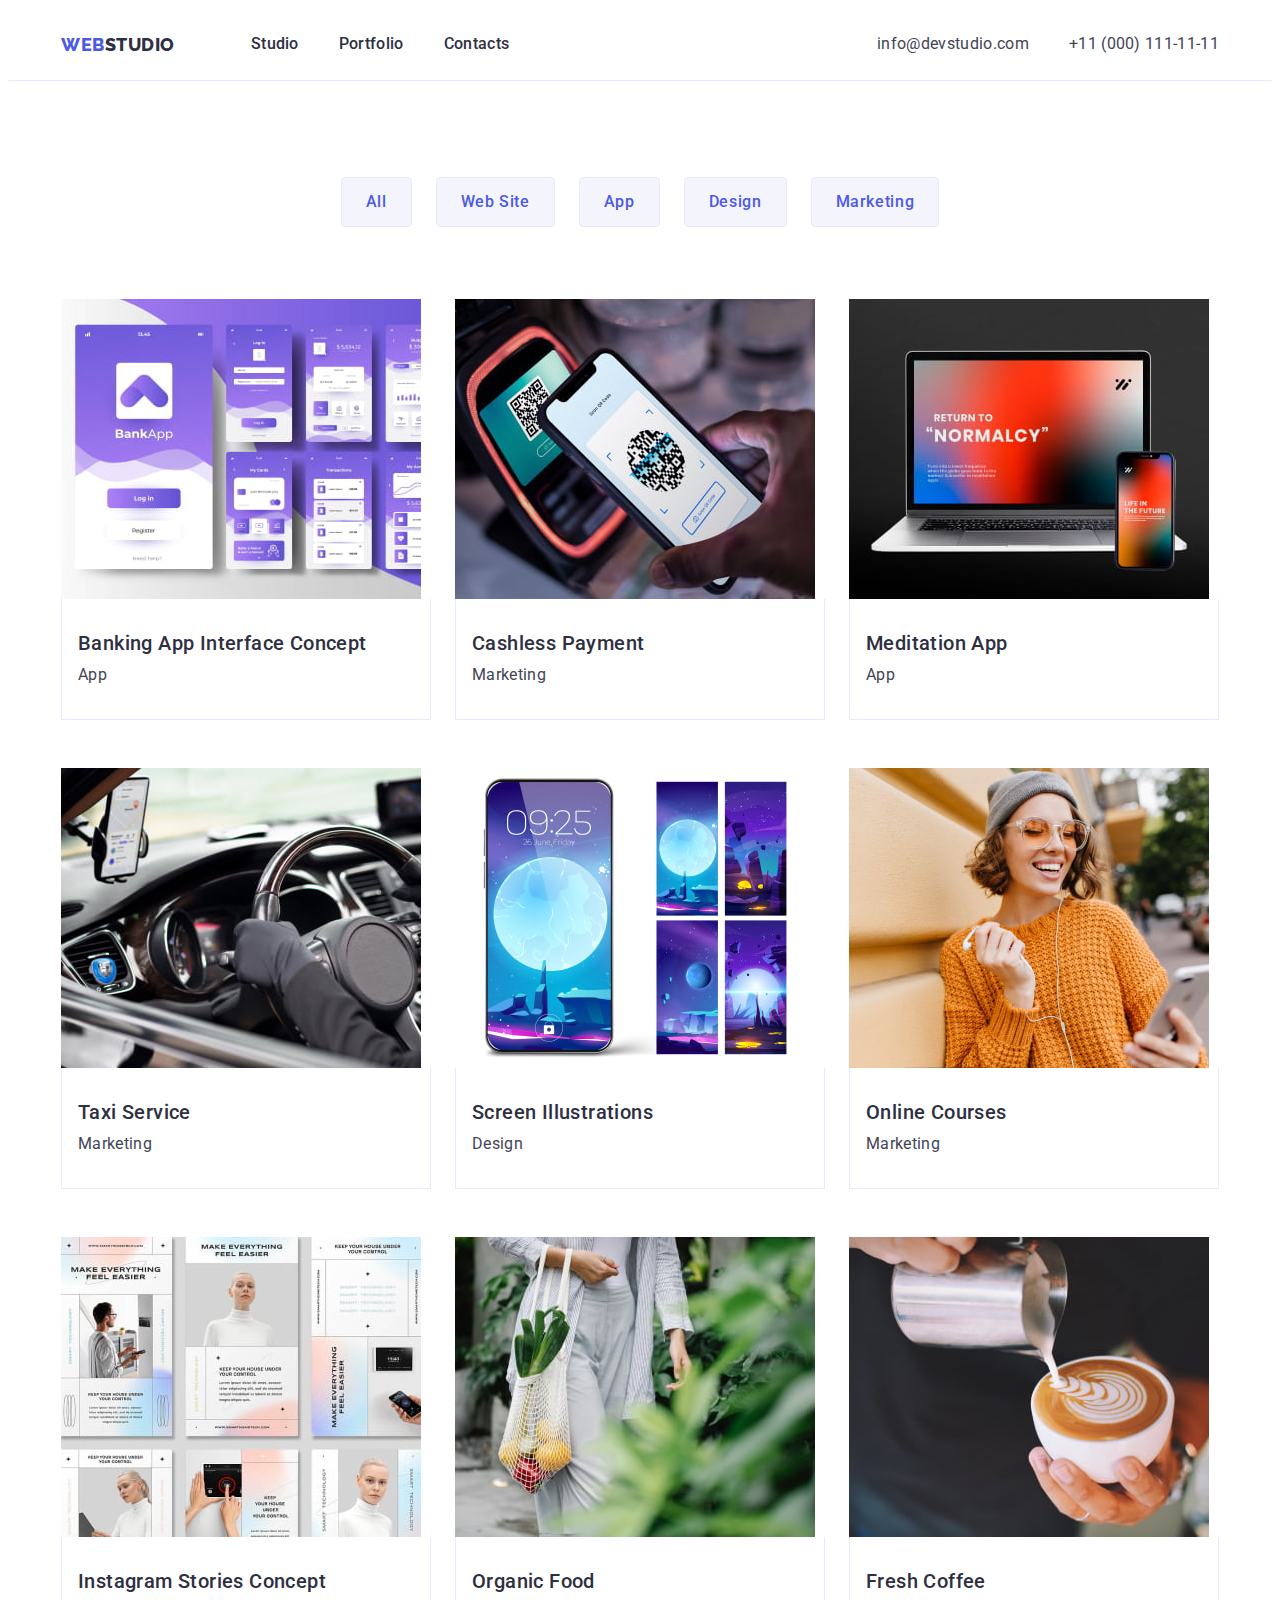
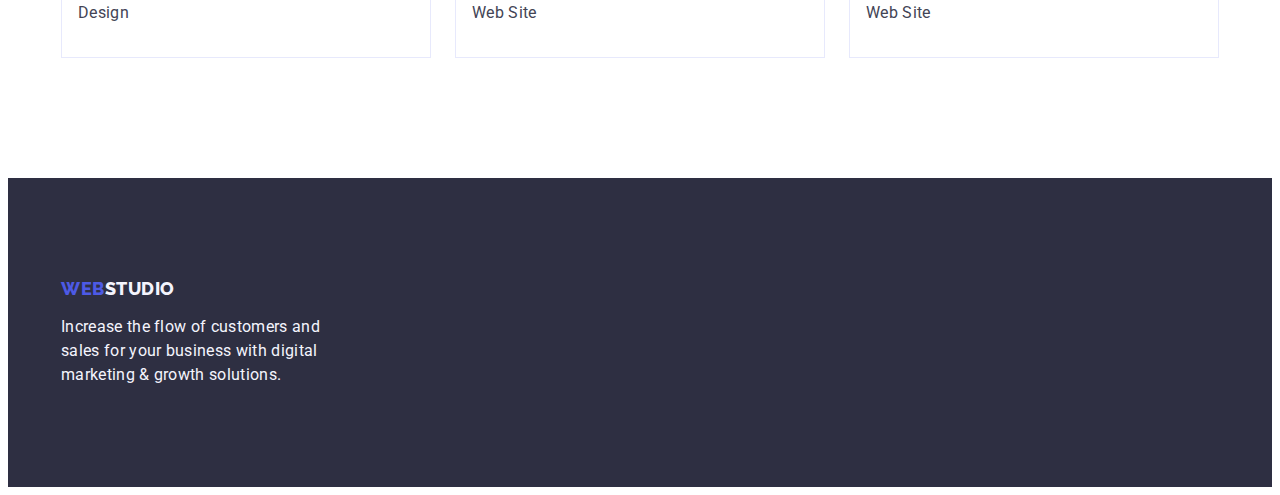
==== portfolio.html @ 0f55eb82 "hw41" ====
<!DOCTYPE html>
<html lang="en">
<head>
    <meta charset="UTF-8">
    <meta name="viewport" content="width=device-width, initial-scale=1.0">
    <link rel="preconnect" href="https://fonts.googleapis.com">
<link rel="preconnect" href="https://fonts.gstatic.com" crossorigin>
<link href="https://fonts.googleapis.com/css2?family=Raleway:wght@400;800&family=Roboto:wght@400;500&display=swap" rel="stylesheet">
<link rel="stylesheet" href="https://cdnjs.cloudflare.com/ajax/libs/modern-normalize/2.0.0/modern-normalize.min.css" integrity="sha512-4xo8blKMVCiXpTaLzQSLSw3KFOVPWhm/TRtuPVc4WG6kUgjH6J03IBuG7JZPkcWMxJ5huwaBpOpnwYElP/m6wg==" crossorigin="anonymous" referrerpolicy="no-referrer" />
    <link rel="stylesheet" href="./styles.css/styles.css">
    <title>Document</title>
</head>
<body>
   
    <header class="headin">
        <div class="first container">
        <nav class="nav ">
            <a href="./index.html" class="logo-header link">Web<span class="logospan">Studio</span></a>
            <ul class="menu list">
                <li>
                    <a href="./index.html" class="texthead link">Studio</a>
                </li>
                <li>
                    <a href="./portfolio.html" class="texthead link">Portfolio</a>
                </li>
                <li>
                    <a href="" class="texthead link">Contacts</a>
                </li>
             
            </ul>
        </nav>
        <address class="adr">
            <ul class="mailtel list">
                <li>
                    <a href="mailto:info@devstudio.com" class="contacts link">info@devstudio.com</a>
                </li>
                <li>
                    <a href="tel:+110001111111" class="contacts link"> +11 (000) 111-11-11</a>
                </li>
            </ul>
        </address>
    </div>
    </header>
    
    <!--Buttons section-->
    <main>
        <section class="project">
            <div class="container">
        <h1 class="visually-hidden">Hiden header</h1>
<ul class="project-button list">
    <li>
        <button type="button" class="knopka"> All </button>
    </li>
    <li>
        <button type="button" class="knopka">Web Site</button>
    </li>
    <li>
        <button type="button" class="knopka">App</button>
    </li>
    <li>
        <button type="button" class="knopka">Design</button>
    </li>
    <li>
        <button type="button" class="knopka">Marketing</button>
    </li>
</ul>
    
    <!--Main Section-->
    <!--<section class="main">-->
    <ul class="fotki list">
        <li class="portpicsitem">
            <a href= "" class="our-services link"> 
            <img src="./images/img1.jpg" alt="Banking" width="360">
            <div class="services-type"> 
            <h2 class="list-team-names">
                Banking App Interface Concept
            </h2>
            <p class="list-team-position">
                App
            </p>
                </div>
        </a>
        </li>
        <li class="portpicsitem">
        <a href="" class="our-services link">
            <img src="./images/img2.jpg" alt="Cashless" width="360">
            <div class="services-type">
            <h2 class="list-team-names">
                Cashless Payment
            </h2>
         <p class="list-team-position">
                 Marketing
         </p>
        </div>
          </a>
          </li>
          <li class="portpicsitem">
         <a href= "" class="our-services link">
            <img src="./images/img3.jpg" alt="Maditaion" width="360">
            <div class="services-type">
            <h2 class="list-team-names">
                Meditation App
            </h2>
            <p class="list-team-position">
                App
            </p>
            </div>
              </a>
          </li>
        
               <!--</section>
           <main>-->
          <!--Main Section 2-->
          <!--<section>-->
           
         <li class="portpicsitem">
         <a href="" class="our-services link">
                    <img src="./images/img4.jpg" alt="Taxi service" width="360">
                    <div class="services-type ">
                    <h2 class="list-team-names">
                        Taxi Service
                    </h2>
                    <P class="list-team-position">
                        Marketing
                    </P>
                    </div>
                </a>
                </li>
                <li class="portpicsitem">
                    <a href= "" class="our-services link">
                    <img src="./images/img5.jpg" alt="Screen" width="360">
                    <div class="services-type ">
                    <h2 class="list-team-names">
                        Screen Illustrations
                    </h2>
                    <p class="list-team-position">
                        Design
                    </p>
                    </div>
                </a>
                </li>
                <li class="portpicsitem">
                    <a href= "" class="our-services link">
                    <img src="./images/img6.jpg" alt="Courses" width="360">
                    <div class="services-type ">
                    <h2 class="list-team-names">
                        Online Courses
                    </h2>
                    <p class="list-team-position">
                        Marketing
                    </p>
                    </div>
                </a>
                </li>
            
          <!-- </section>-->
           <!--Section.3-->
         <!-- <section>-->
            
               <li class="portpicsitem">
                <a href= "" class="our-services link">
                  <img src="./images/img7.jpg" alt="Instagram" width="360">
                  <div class="services-type">
                    <h2 class="list-team-names">
                        Instagram Stories Concept
                    </h2>
                    <p class="list-team-position">
                        Design
                    </p>
                  </div>
                </a>
                </li>
                <li class="portpicsitem">
                    <a href= "" class="our-services link">
                     <img src="./images/img8.jpg" alt="Organic food" width="360">
                     <div class="services-type ">
                    <h2 class="list-team-names">
                        Organic Food
                    </h2>
                    <p class="list-team-position">
                        Web Site
                    </p>
                     </div>
                </a>
                </li>
                <li class="portpicsitem">
                    <a href= "" class="our-services link">
                  <img src="./images/img9.jpg" alt="Fresh Coffee" width="360">
                  <div class="services-type">
                    <h2 class="list-team-names">
                        Fresh Coffee
                    </h2>
                    <p class="list-team-position">
                        Web Site
                    </p>
                  </div>
                </a>
                </li>
            </ul>
        </div>
        </section>
    </main>
    <footer class="section-footer">
        <div class="container footer-container">
        <!--<img src="/images/Footerlogo/weblogofooter.jpg" alt="Web" width="44" height="21">-->
        <a href="./index.html" class="link-logo-footer link"> Web<span class="link-logo-studio">Studio</span></a>
        <p class="section-footer-text">Increase the flow of customers and
            sales for your business with digital
            marketing & growth solutions.</p>
        </div>
    </footer>
    
</body>
</html>
---- styles.css/styles.css ----
:root {
    --primary-white-color: #ffffff;
    --classic-background-color: #f4f4fd;
    --primary-fonts: 'Roboto', sans-serif;
    --brand-color: #404bbf;
    --button-color: #4D5AE5;
    --list-link-menu-color: #404bbf;
    --button-color-change: #404BBF;
    --link-header-1-color: #4d5ae5;
    --nav-color: #4d5ae5;
    --portfolio-buttons-color: #F4F4FD;
    --portfolio-font-color: #4d5ae5;
}
body {
    font-family: 'Roboto', sans-serif;
    color: #434455;
    background-color: #FFFFFF;
}
h1, h2, h3, h4, h5, h6, p {
    margin: 0;
}

img {
    display: block;
    max-width: 100%;
    height: auto;
}
.link {
    text-decoration: none;
}


.list {
    list-style: none;
  margin: 0;
 padding: 0;

}
.container {
    width: 1158px;
    padding: 0 15px;
    margin-left: auto;
    margin-right: auto;
}
/* header */
.headin {
    border-bottom: 1px solid #e7e9fc;
}
.first {

    display: flex;
}
.nav {
    display: flex;
    align-items: center;
}
.logo-header {

color: #4D5AE5;
 font-size: 18px;
 font-family: Raleway, sans-serif;
 font-weight: 800;
 text-transform: uppercase;
 line-height: calc(21/18);
 letter-spacing: 0.54px;
margin-right: 76px;
}
.nav-item {
   font-family: 'Raleway', sans-serif;
   font-weight: 800;
   font-size: 18px;
   line-height: 1.17;
   letter-spacing: 0.03em;
   text-transform: uppercase;
   color: var(--link-header-1-color);
   text-decoration: none; 
}

.logospan {
    color: #2e2f42
}


.texthead {
    font-weight: 500;
    font-size: 16px;
    line-height: 1.5;
    letter-spacing: 0.02em;
    color: #2e2f42;
    display: block;
    
}
.texthead:hover,
.texthead:focus
 {
  color: #404bbf;  
}

.adr {
    font-style: normal;
    margin-left: auto;

}
.contacts {
    font-size: 16px;
    line-height: 1.5;       
    letter-spacing: 0.02em;
    color: #434455;
padding: 24px 0;
display: block;

}
.contacts:hover, .contacts:focus {
    color: #404bbf;
}

.main-section {
    background-color: #2e2f42;
    
}
.nav-header-1 {
    font-style: normal;

}
.main-h {
    font-size: 56px;
    line-height: 1.07;
    text-align: center;
    letter-spacing: 0.02em;
    color: #ffffff ;
    max-width: 496px;
margin-left: auto;
margin-right: auto;
margin-bottom: 48px;

}


.button-list-section {
    cursor: pointer;
    list-style: none;
    text-align: center;
    background-color: #4d5ae5;
    font-family: 'Roboto', sans-serif;
    font-weight: 500;
    font-size: 16px;
    line-height: 1.5;
    letter-spacing: 0.04em;
    color: #ffffff;
}
.button-list-section:hover, .button-list-section:focus {
    background-color: var(--button-color-change);
}


.knopka {
    cursor: pointer;
    font-family: 'Roboto', sans-serif;
    font-weight: 500;
    font-size: 16px;
    line-height: 1.5;
    letter-spacing: 0.04em;
    color: var(--portfolio-font-color);
    background-color: var(--portfolio-buttons-color);
   border: transparent;
}
.knopka:hover, .knopka:focus {
color: #FFFFFF;
background-color: #404BBF;
}
.list-section-2{
    list-style: none;
}

.list-header {
    font-weight: 500;
    font-size: 20px;
    line-height: 1.2;
    letter-spacing: 0.02em;
    color: #2e2f42;
   
    margin-bottom: 8px;

}
.list-p {
    font-size: 16px;
    line-height: 1.5;
    letter-spacing: 0.02em;
    color: #434455;
   

}
.list-wawd {
    list-style: none;
}
.list-wawd-h {
    font-size: 36px;
    line-height: 1.11;
    text-align: center;
    letter-spacing: 0.02em;
    text-transform: capitalize;
    color: #2e2f42;
}
.list-our-team {
    background-color: #F4F4FD;
}
.list {
    list-style: none;
}
.homw {
    text-decoration: none;
    
}
.images {
    background-color: #FFFFFF;
}

.list-team-names {
    list-style: none;
    background-color: #FFFFFF;
    font-weight: 500;
    font-size: 20px;
    line-height: 1.2;
    letter-spacing: 0.02em;
    color: #2e2f42;
}
.list-team-position {
    font-size: 16px;
    line-height: 1.5;
    letter-spacing: 0.02em;
    color: #434455;
}
.section-footer {
    background-color: #2e2f42;
}
.link-logo-studio {
    font-family: 'Raleway', sans-serif;
    font-size: 18px;
    font-weight: 800;
    line-height: 1.17;
    letter-spacing: 0.03em;
    text-transform: uppercase;
    color: #f4f4fd;
    text-decoration: none;
}
.link-logo-footer {
    color: #4d5ae5;
    text-decoration: none;
    font-family: 'Raleway', sans-serif;
    font-size: 18px;
    font-weight: 800;
    line-height: 1.17;
    letter-spacing: 0.03em;
    text-transform: uppercase;
}
.section-footer-text {
    font-size: 500;
    line-height: 1.5;
    letter-spacing: 0.02em;
    color: #F4F4FD;
}




.menu {
    display: flex;
    gap: 40px;
}
.nav-item {
    margin-right: 76px;
}
.texthead {
    padding: 24px 0px;
  
}


.mailtel {
    display: flex;
    gap: 40px;
}
.main-section {
    padding-top: 188px;
    padding-bottom: 188px;
}

.button-list-section {
    display: block;
    margin: auto;
    min-width: 169px;
    height: 56px;
    border: none;
    background-color: #4d5ae5;
    border-radius: 4px;
}
.secondary {
    padding: 120px 0;
}
.secondary-text{
    line-height: 24px;
    letter-spacing: 0.32px;
}
.visually-hidden {
    position: absolute;
    width: 1px;
    height: 1px;
    margin: -1px;
    border: 0;
    padding: 0;
    white-space: nowrap;
    clip-path: inset(100%);
    clip: rect(0 0 0 0);
    overflow: hidden;
}

.secondary-list {
    gap: 24px;
    display: flex;
  
    
} 
.our-services{
    display: inline-flexbox;
}
.our-services:hover,
.our-services:focus{
    outline: 3px solid red;
}

.sec-item{
    flex-basis: calc((100% - 72px) / 4);
}
.likethis {

    flex-basis: calc((100% - 48px) / 3);
   
}



.third-section {
padding-bottom: 120px;
}

.list-wawd-h {
    margin-bottom: 72px;
}
.third-list {
    margin-left: auto;
    margin-right: auto;
   display: flex;
   gap: 24px;
   justify-content: center;
}
.list-our-team {
    padding: 120px 0;
}
.list-wawd-h {
    margin-bottom: 72px;
}
.fourth-section {
    display: flex;
gap: 24px;
   
}
.testing {
    flex-basis: calc((100% - 72px) / 4);
    border-radius: 0px 0px 4px 4px;
 background-color: #FFFFFF;

}
.people-names {
    text-align: center;
    padding: 32px 0;
}


.section-footer {
    padding: 100px 0;
}
.link-logo-footer{
    display: inline-block;
    margin-bottom: 16px;

}
.section-footer-text {
    max-width: 264px;
}
.project {
    padding: 96px 0 120px 0;
}
.project-button {
    display: flex;
    justify-content: center;
    gap: 24px;
    margin-bottom: 72px;
}
.knopka {
    padding: 12px 24px;
    border: 1px solid #e7e9fc;
    border-radius: 4px;
}
.knopka:hover {
    border: 1px solid transparent;
}
.knopka:focus{
    border: 1px solid transparent;
}
.fotki {
    display: flex;
    flex-wrap: wrap;
    row-gap: 48px;
    column-gap: 24px;
   
}
.our-services {
    width: calc((100% - 48px)/3);   
}
.services-type {
    
    padding: 32px 16px;
    border: 1px solid #e7e9fc;
    border-top: none;
}
.list-team-names {
    margin-bottom: 8px;
}
.portpicsitem {
    flex-basis: calc((100% - 48px) / 3);
}
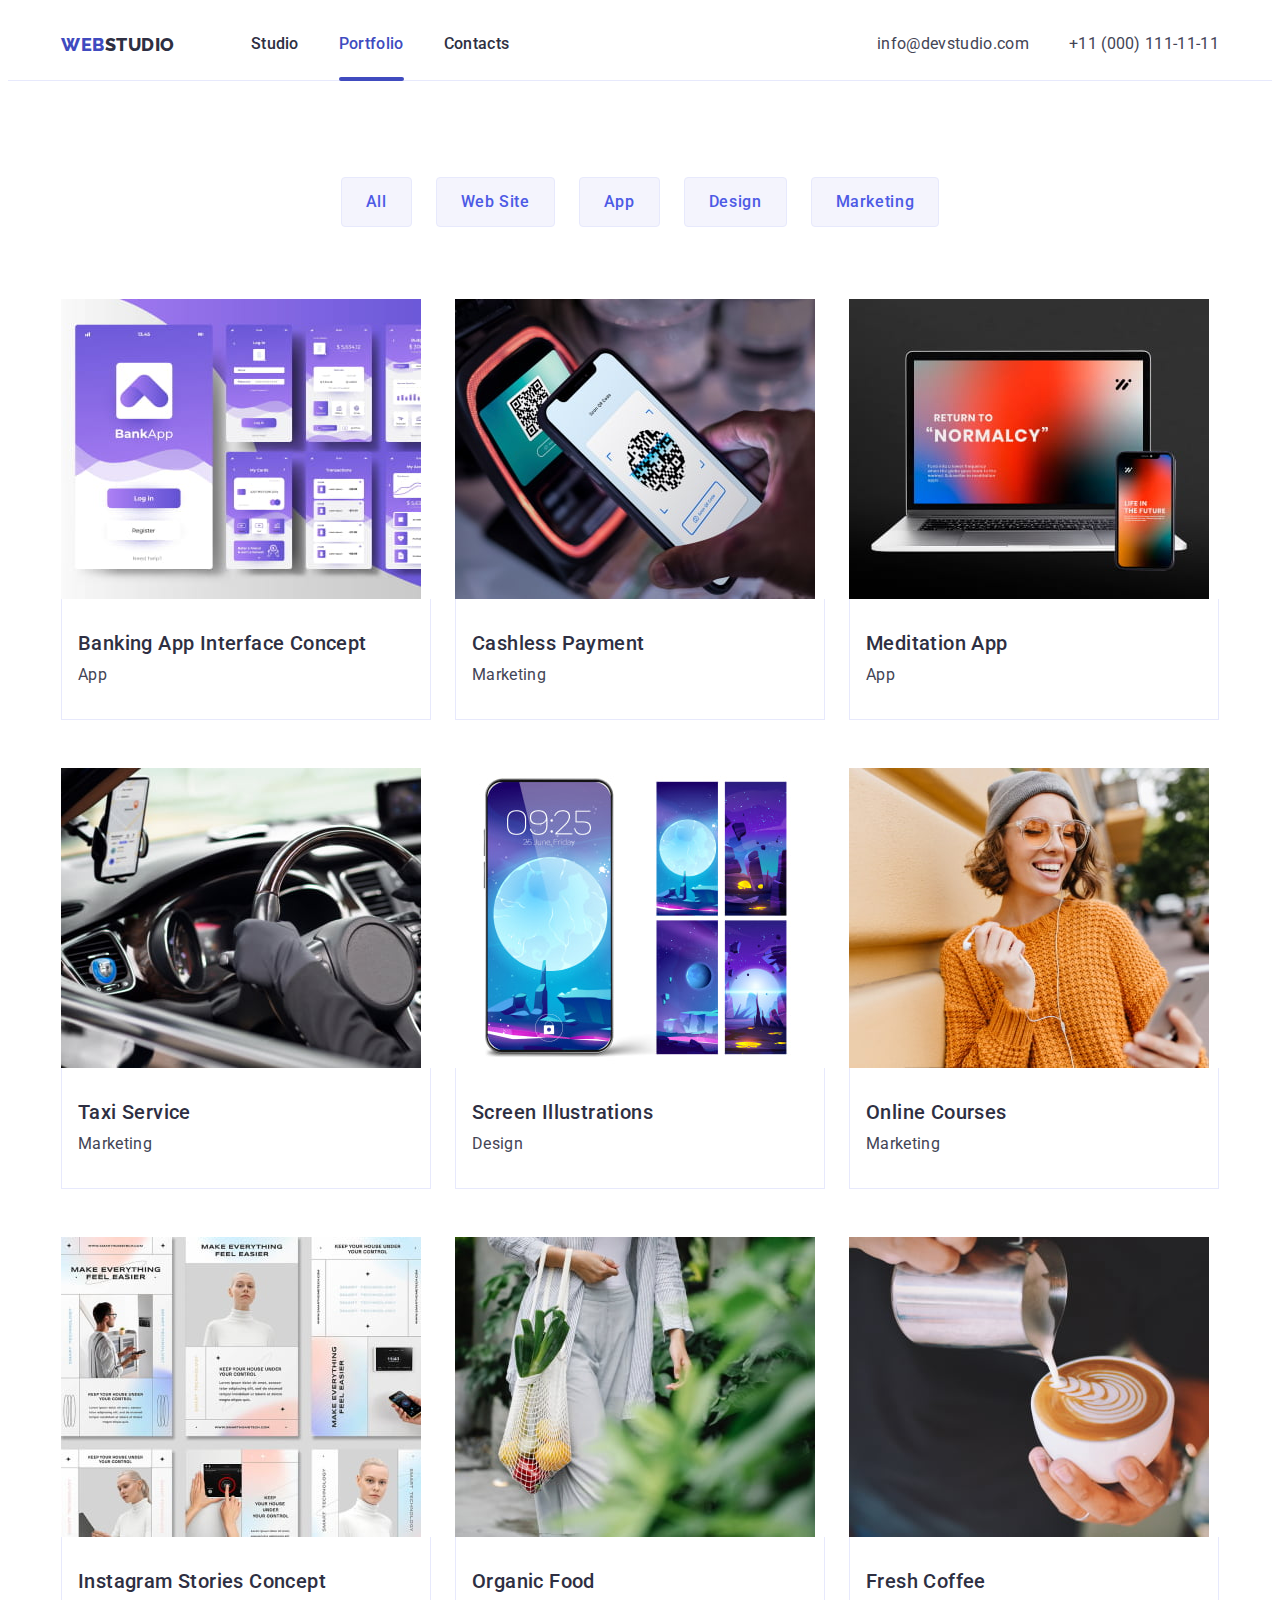
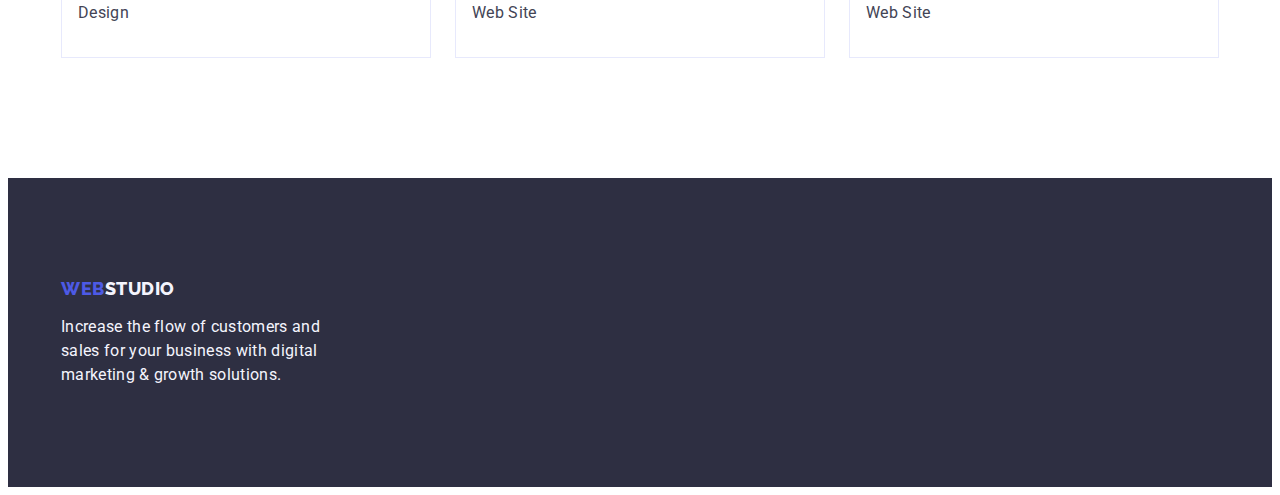
==== commit e72ede61: "hwlll" ====
--- a/portfolio.html
+++ b/portfolio.html
@@ -21,7 +21,7 @@
                     <a href="./index.html" class="texthead link">Studio</a>
                 </li>
                 <li>
-                    <a href="./portfolio.html" class="texthead link">Portfolio</a>
+                    <a href="./portfolio.html" class="texthead link current">Portfolio</a>
                 </li>
                 <li>
                     <a href="" class="texthead link">Contacts</a>
@@ -69,8 +69,15 @@
     <!--<section class="main">-->
     <ul class="fotki list">
         <li class="portpicsitem">
-            <a href= "" class="our-services link"> 
+            <a href= "" class="our-services link">
+                <div class="portfolia-card-wrap">
             <img src="./images/img1.jpg" alt="Banking" width="360">
+            <p class="overlay">
+                14 Stylish and User-Friendly App Design Concepts · Task Manager App · Calorie Tracker App · Exotic Fruit Ecommerce App · Cloud Storage App
+Cashless Payment
+Marketing
+            </p>
+        </div> 
             <div class="services-type"> 
             <h2 class="list-team-names">
                 Banking App Interface Concept
--- a/styles.css/styles.css
+++ b/styles.css/styles.css
@@ -10,6 +10,7 @@
     --nav-color: #4d5ae5;
     --portfolio-buttons-color: #F4F4FD;
     --portfolio-font-color: #4d5ae5;
+    --timing-function: 250ms cubic-bezier(0.4, 0, 0.2, 1);
 }
 body {
     font-family: 'Roboto', sans-serif;
@@ -45,6 +46,7 @@
 /* header */
 .headin {
     border-bottom: 1px solid #e7e9fc;
+    box-shadow: 0px 1px 1px rgba(red, green, blue, alpha);
 }
 .first {
 
@@ -54,17 +56,28 @@
     display: flex;
     align-items: center;
 }
+
 .logo-header {
-
-color: #4D5AE5;
+ color: #4D5AE5;
  font-size: 18px;
  font-family: Raleway, sans-serif;
  font-weight: 800;
  text-transform: uppercase;
  line-height: calc(21/18);
  letter-spacing: 0.54px;
-margin-right: 76px;
-}
+ margin-right: 76px;
+ position: relative;
+ color: #404bbf;
+}
+.logo-header::after{
+    position: absolute;
+    left: 0;
+    bottom: -1px;
+    height: 4px;
+    background-color: #404bbf;
+    border-radius: 2px;
+}
+
 .nav-item {
    font-family: 'Raleway', sans-serif;
    font-weight: 800;
@@ -88,6 +101,7 @@
     letter-spacing: 0.02em;
     color: #2e2f42;
     display: block;
+    transition: color var(--timing-function);
     
 }
 .texthead:hover,
@@ -108,20 +122,38 @@
     color: #434455;
 padding: 24px 0;
 display: block;
+transition: color var(--timing-function);
+    
 
 }
 .contacts:hover, .contacts:focus {
     color: #404bbf;
 }
-
+.sprite-icons-item {
+    justify-content: center;
+    align-items: center;
+}
+.sprite-icons{
+    display: flex;
+   align-items: center;
+   justify-content: center;
+    width: 264px;
+    height: 112px;
+    background-color: #F4F4FD;
+}
 .main-section {
-    background-color: #2e2f42;
-    
+    margin: 0 auto;
+   background-size: cover;
+    background-image:url(/images/backgroundimage.jpg);
+    background-repeat: no-repeat;
+    background-position: center;
+    max-width: 1440px;
+    background-image: linear-gradient(rgba(46, 47, 66, 0.7), rgba(46, 47, 66, 0.7)), url(/images/backgroundimage.jpg);
 }
 .nav-header-1 {
-    font-style: normal;
-
-}
+    font-style: normal; 
+}
+
 .main-h {
     font-size: 56px;
     line-height: 1.07;
@@ -147,6 +179,7 @@
     line-height: 1.5;
     letter-spacing: 0.04em;
     color: #ffffff;
+    transition:  background-color var(--timing-function);
 }
 .button-list-section:hover, .button-list-section:focus {
     background-color: var(--button-color-change);
@@ -183,6 +216,7 @@
 
 }
 .list-p {
+    margin-bottom: 8px;
     font-size: 16px;
     line-height: 1.5;
     letter-spacing: 0.02em;
@@ -204,6 +238,93 @@
 .list-our-team {
     background-color: #F4F4FD;
 }
+.social-media-list{
+    display: flex;
+    justify-content: center;
+    align-items: center;
+    gap: 24px;
+} 
+.social-media-item{
+    width: 40px;
+    height: 40px;
+}
+.social-media-link {
+    border-radius: 50%;
+    display: flex;
+    width: 100%;
+    height: 100%;
+    justify-content: center;
+    align-items: center;
+    background-color: #4D5AE5;
+    transition:  background-color var(--timing-function) ;
+}
+.social-media-link:hover, 
+.social-media-link:focus {
+    background-color: #404BBF;
+}
+.icon {
+    justify-content: center;
+    align-items: center;
+}
+/* customers */
+.section {
+    padding: 120px 0;
+}
+
+.customers-title {
+ color: #2E2F42;
+ font-size: 36px;
+ text-transform: capitalize;
+ line-height: 40px;
+ letter-spacing: 0.72px;
+ margin-bottom: 72px;
+ text-align: center;
+}
+.customers-list {
+    display: flex;
+    gap: 24px;
+
+}
+
+.customers-item {
+    width: calc((100% - 120px) / 6);
+    height: 88px;
+}
+.customers-link {
+    width: 100%;
+    height: 100%;
+    display: flex;
+    justify-content: center;
+    align-items: center;
+    border: 1px solid #8e8f99;
+    color: #8E8F99;
+    border-radius: 4px;
+    transition: color var(--timing-function), border-color var(--timing-function);
+}
+.customers-link:hover,
+.customers-link:focus{
+    color: #404BBF;
+    border-color: #404BBF;
+}
+.cutomers-icon{
+fill: currentColor;
+}
+.footer-soc-link {
+    display:flex ;
+    background-color:#4D5AE5 ;
+    border-radius: 50px;
+    width: 100%;
+    height: 100%;
+    align-items: center;
+    justify-content: center;
+    transition: background-color var(--timing-function);
+}
+.footer-soc-link:hover,
+.footer-soc-link:focus {
+    background-color: #31D0AA;
+}
+
+
 .list {
     list-style: none;
 }
@@ -254,14 +375,95 @@
     text-transform: uppercase;
 }
 .section-footer-text {
+    display: flex;
     font-size: 500;
     line-height: 1.5;
     letter-spacing: 0.02em;
     color: #F4F4FD;
 }
-
-
-
+.footer-media-links {
+    display: flex;
+    align-items: baseline;
+}
+.logoandpara{
+    margin-right: 120px;
+}
+.footerpara{
+    font-weight: 500;
+    font-size: 16px;
+    line-height: 1.5;
+    letter-spacing: 0.02em;
+    color:#FFFFFF;
+    margin-bottom: 16px;
+}
+.footer-social-media{
+width: 40px;
+height: 40px;
+
+}
+.footer-soc-list{
+    display: flex;
+   gap: 16px;
+
+
+}
+
+/* modal */
+
+.backdrop {
+    position: fixed;
+    width: 100%;
+    height: 100%;
+    top: 0;
+    left: 0;
+    background-color: rgba(46, 47, 66, 0.4);
+    opacity: 1;
+    visibility: visible;
+    pointer-events: auto;
+    transition: opacity var(--timing-function), visibility var(--timing-function);
+}
+.is-hidden{
+opacity: 0;
+visibility: hidden;
+pointer-events: none;
+}
+.modal {
+    transform: translate(-50%, -50%) scale(1);
+    top: 50%;
+    left: 50%;
+    position: absolute;
+    width: 408px;
+    min-height: 584px;
+    background-color: #FCFCFC;
+    box-shadow: 0px 2px 1px 0px rgba(0, 0, 0, 0.20), 0px 1px 3px 0px rgba(0, 0, 0, 0.12), 0px 1px 1px 0px rgba(0, 0, 0, 0.14); 
+    border-radius: 4px;
+}
+
+.close-btn {
+    padding: 0;
+    line-height: 0;
+    width: 24px;
+    height: 24px;
+    border-radius: 50%;
+    background-color: #E7E9FC;
+    border: 1px solid rgba(0, 0, 0, 0.1);
+    cursor: pointer;
+    right: 24px;
+    top: 24px;
+    position: absolute;
+}
+.close-btn:hover,
+.close-btn:focus {
+    background-color: #404BBF;
+    transition: background-color var(--timing-function);
+}
+.close-btn:hover .btn-icon-close,
+.close-btn:focus .btn-icon-close {
+    fill: #FFFFFF;
+}
+.btn-icon-close {
+  transition: fill var(--timing-function);
+}
 
 .menu {
     display: flex;
@@ -273,6 +475,22 @@
 .texthead {
     padding: 24px 0px;
   
+}
+.current{
+position: relative;
+color: #404BBF;
+
+}
+.current::after{
+    left: 0;
+    bottom: -1px;
+    content: "";
+    position: absolute;
+    width: 100%;
+    height: 4px;
+    background-color: #404BBF;
+    border-radius: 2px;
+
 }
 
 
@@ -375,14 +593,15 @@
     padding: 32px 0;
 }
 
-
 .section-footer {
     padding: 100px 0;
 }
 .link-logo-footer{
     display: inline-block;
     margin-bottom: 16px;
-
+}
+.footer-links {
+    align-items: baseline;
 }
 .section-footer-text {
     max-width: 264px;
@@ -429,3 +648,26 @@
 .portpicsitem {
     flex-basis: calc((100% - 48px) / 3);
 }
+
+.overlay {
+    color:  #F4F4FD;
+    line-height: 24px; /* 150% */
+    letter-spacing: 0.32px;
+    background-color: #4D5AE5;
+    padding: 40px 32px;
+    width: 100%;
+    height: 100%;
+    position: absolute;
+    top: 0;
+    transform: translateY(100%);
+    transition: transform var(--timing-function);
+}
+.portfolia-card-wrap{
+    position: relative;
+    overflow: hidden;
+}
+.our-services:hover .overlay,
+.our-services:focus .overlay {
+    transform: translateY(0);
+
+}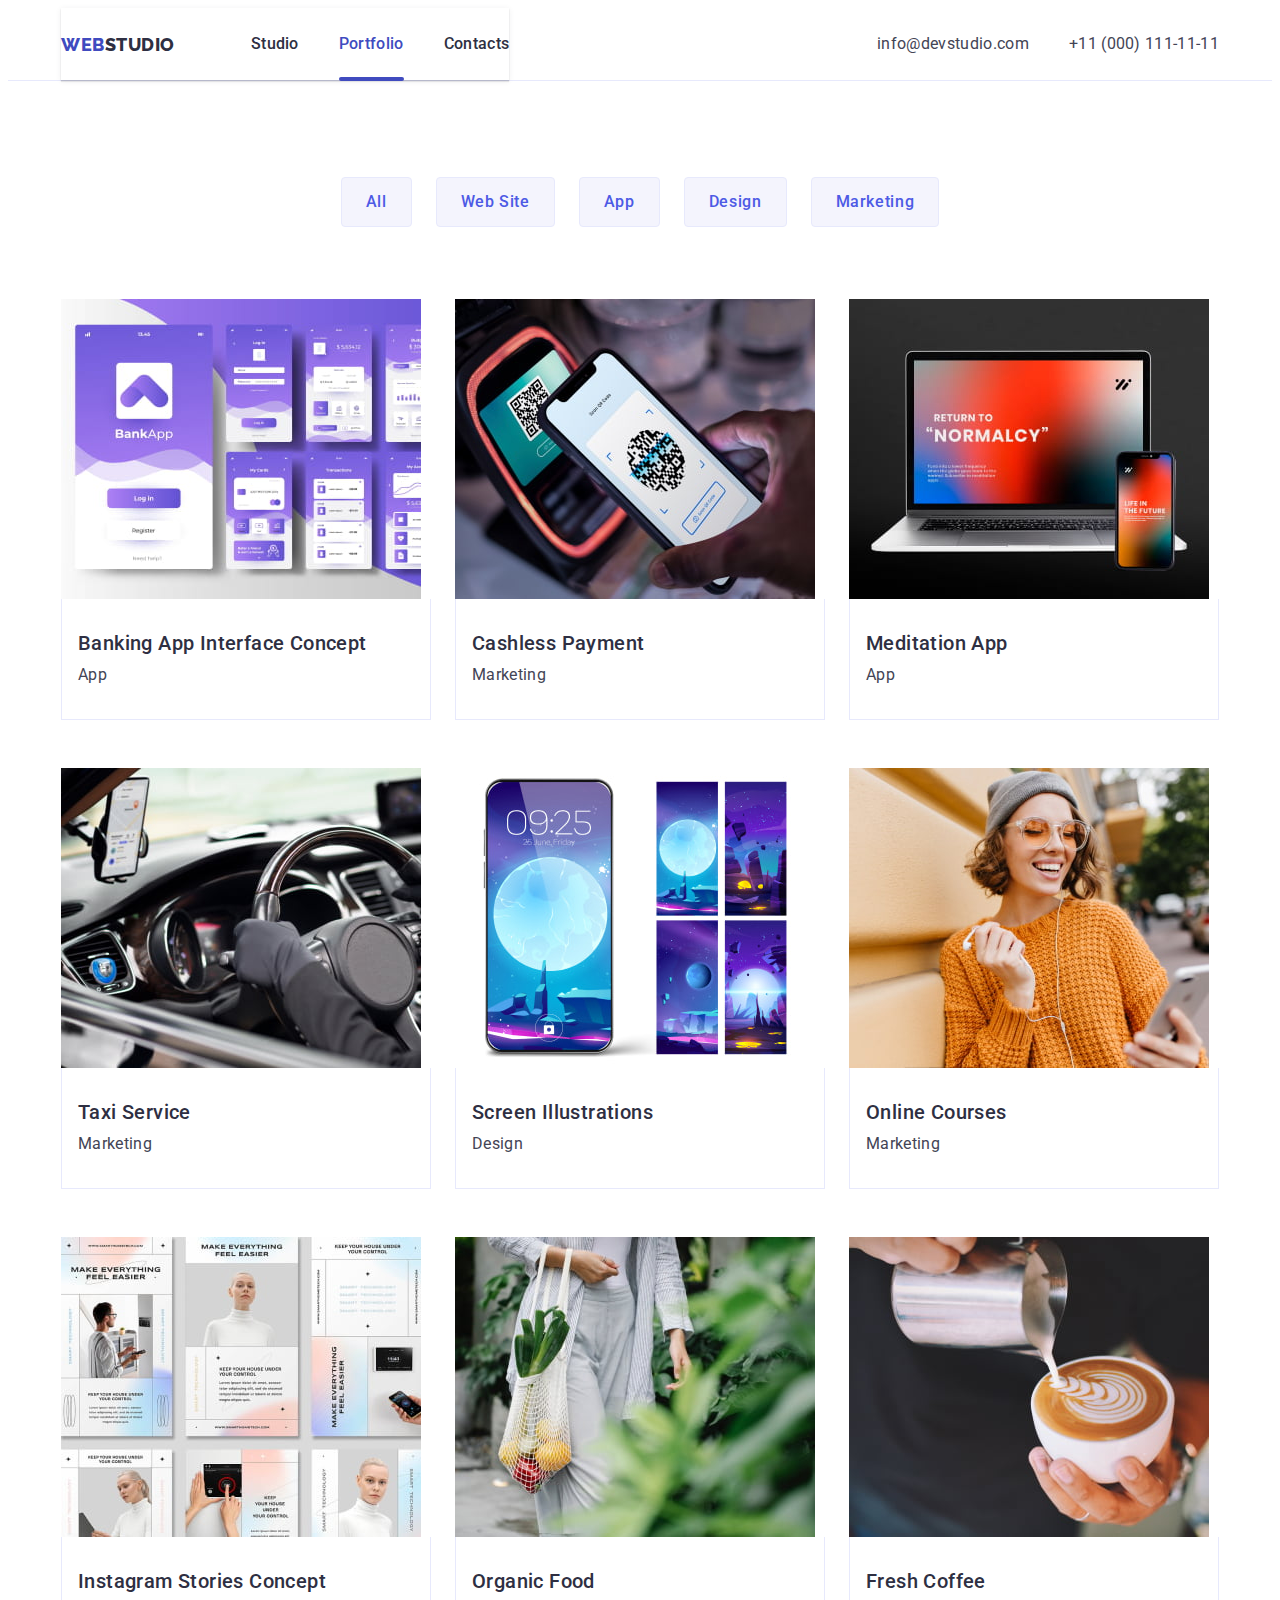
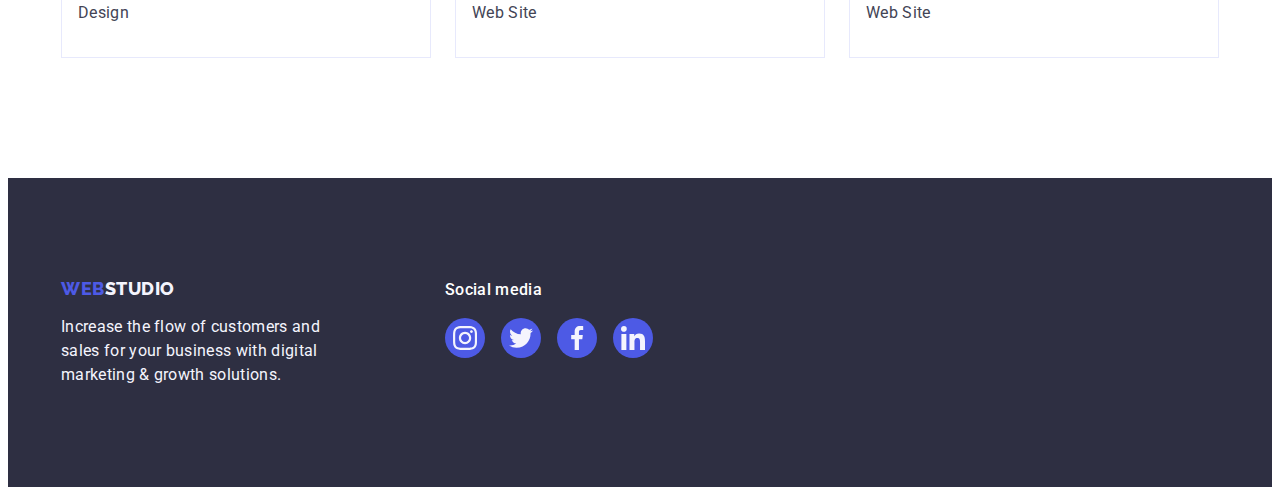
==== commit a055fdbc: "mmm" ====
--- a/portfolio.html
+++ b/portfolio.html
@@ -90,7 +90,14 @@
         </li>
         <li class="portpicsitem">
         <a href="" class="our-services link">
+            <div class="portfolia-card-wrap">
             <img src="./images/img2.jpg" alt="Cashless" width="360">
+            <p class="overlay">
+                14 Stylish and User-Friendly App Design Concepts · Task Manager App · Calorie Tracker App · Exotic Fruit Ecommerce App · Cloud Storage App
+Cashless Payment
+Marketing
+            </p>
+        </div> 
             <div class="services-type">
             <h2 class="list-team-names">
                 Cashless Payment
@@ -103,7 +110,14 @@
           </li>
           <li class="portpicsitem">
          <a href= "" class="our-services link">
+            <div class="portfolia-card-wrap">
             <img src="./images/img3.jpg" alt="Maditaion" width="360">
+            <p class="overlay">
+                14 Stylish and User-Friendly App Design Concepts · Task Manager App · Calorie Tracker App · Exotic Fruit Ecommerce App · Cloud Storage App
+Cashless Payment
+Marketing
+            </p>
+        </div> 
             <div class="services-type">
             <h2 class="list-team-names">
                 Meditation App
@@ -122,7 +136,14 @@
            
          <li class="portpicsitem">
          <a href="" class="our-services link">
+            <div class="portfolia-card-wrap">
                     <img src="./images/img4.jpg" alt="Taxi service" width="360">
+                    <p class="overlay">
+                        14 Stylish and User-Friendly App Design Concepts · Task Manager App · Calorie Tracker App · Exotic Fruit Ecommerce App · Cloud Storage App
+        Cashless Payment
+        Marketing
+                    </p>
+                </div> 
                     <div class="services-type ">
                     <h2 class="list-team-names">
                         Taxi Service
@@ -135,7 +156,14 @@
                 </li>
                 <li class="portpicsitem">
                     <a href= "" class="our-services link">
+                        <div class="portfolia-card-wrap">
                     <img src="./images/img5.jpg" alt="Screen" width="360">
+                    <p class="overlay">
+                        14 Stylish and User-Friendly App Design Concepts · Task Manager App · Calorie Tracker App · Exotic Fruit Ecommerce App · Cloud Storage App
+        Cashless Payment
+        Marketing
+                    </p>
+                </div> 
                     <div class="services-type ">
                     <h2 class="list-team-names">
                         Screen Illustrations
@@ -148,7 +176,14 @@
                 </li>
                 <li class="portpicsitem">
                     <a href= "" class="our-services link">
+                        <div class="portfolia-card-wrap">
                     <img src="./images/img6.jpg" alt="Courses" width="360">
+                    <p class="overlay">
+                        14 Stylish and User-Friendly App Design Concepts · Task Manager App · Calorie Tracker App · Exotic Fruit Ecommerce App · Cloud Storage App
+        Cashless Payment
+        Marketing
+                    </p>
+                </div> 
                     <div class="services-type ">
                     <h2 class="list-team-names">
                         Online Courses
@@ -166,7 +201,14 @@
             
                <li class="portpicsitem">
                 <a href= "" class="our-services link">
+                    <div class="portfolia-card-wrap">
                   <img src="./images/img7.jpg" alt="Instagram" width="360">
+                  <p class="overlay">
+                    14 Stylish and User-Friendly App Design Concepts · Task Manager App · Calorie Tracker App · Exotic Fruit Ecommerce App · Cloud Storage App
+    Cashless Payment
+    Marketing
+                </p>
+            </div> 
                   <div class="services-type">
                     <h2 class="list-team-names">
                         Instagram Stories Concept
@@ -179,7 +221,14 @@
                 </li>
                 <li class="portpicsitem">
                     <a href= "" class="our-services link">
+                        <div class="portfolia-card-wrap">
                      <img src="./images/img8.jpg" alt="Organic food" width="360">
+                     <p class="overlay">
+                        14 Stylish and User-Friendly App Design Concepts · Task Manager App · Calorie Tracker App · Exotic Fruit Ecommerce App · Cloud Storage App
+        Cashless Payment
+        Marketing
+                    </p>
+                </div> 
                      <div class="services-type ">
                     <h2 class="list-team-names">
                         Organic Food
@@ -192,7 +241,14 @@
                 </li>
                 <li class="portpicsitem">
                     <a href= "" class="our-services link">
+                        <div class="portfolia-card-wrap">
                   <img src="./images/img9.jpg" alt="Fresh Coffee" width="360">
+                  <p class="overlay">
+                    14 Stylish and User-Friendly App Design Concepts · Task Manager App · Calorie Tracker App · Exotic Fruit Ecommerce App · Cloud Storage App
+    Cashless Payment
+    Marketing
+                </p>
+            </div> 
                   <div class="services-type">
                     <h2 class="list-team-names">
                         Fresh Coffee
@@ -208,13 +264,54 @@
         </section>
     </main>
     <footer class="section-footer">
-        <div class="container footer-container">
-        <!--<img src="/images/Footerlogo/weblogofooter.jpg" alt="Web" width="44" height="21">-->
+
+        <div class="footer-media-links container">
+        <div class="logoandpara">
         <a href="./index.html" class="link-logo-footer link"> Web<span class="link-logo-studio">Studio</span></a>
         <p class="section-footer-text">Increase the flow of customers and
             sales for your business with digital
             marketing & growth solutions.</p>
         </div>
+        
+       <div class="footer-links">
+        <p class="footerpara">Social media</p>
+        <ul class="footer-soc-list list">
+            <li class="footer-social-media">
+                <a href="" class="footer-soc-link">
+                 <svg class="media-item"  width="24" height="24">
+                <use href="./images/icons.svg#icon-instagram">
+
+                </use>
+            </svg>
+        </a> 
+        </li>
+      <li class="footer-social-media">
+        <a href="" class="footer-soc-link">
+        <svg class="media-item" width="24" height="24">
+            <use href="./images/icons.svg#icon-twitter">
+            </use>
+        </svg>
+        </a>
+      </li>
+        <li class="footer-social-media">
+            <a href="" class="footer-soc-link">
+            <svg class="media-item" width="24" height="24">
+                <use href="./images/icons.svg#icon-facebook">
+                </use>
+            </svg>
+            </a>
+        </li>
+        <li class="footer-social-media">
+            <a href="" class="footer-soc-link">
+            <svg class="media-item" width="24" height="24">
+                <use href="./images/icons.svg#icon-linkedin">
+                </use>
+            </svg>
+            </a>
+        </li>
+        </ul>
+    </div>
+    </div>
     </footer>
     
 </body>
--- a/styles.css/styles.css
+++ b/styles.css/styles.css
@@ -53,6 +53,7 @@
     display: flex;
 }
 .nav {
+    box-shadow: 0px 2px 1px rgba(46, 47, 66, 0.08), 0px 1px 1px rgba(46, 47, 66, 0.16), 0px 1px 6px rgba(46, 47, 66, 0.08); 
     display: flex;
     align-items: center;
 }
@@ -200,6 +201,8 @@
 .knopka:hover, .knopka:focus {
 color: #FFFFFF;
 background-color: #404BBF;
+border-radius: 4px;
+box-shadow: 0px 2px 2px 0px rgba(0, 0, 0, 0.12), 0px 2px 1px 0px rgba(0, 0, 0, 0.08), 0px 3px 1px 0px rgba(0, 0, 0, 0.10);
 }
 .list-section-2{
     list-style: none;
@@ -238,6 +241,10 @@
 .list-our-team {
     background-color: #F4F4FD;
 }
+.our-team-social-media{
+    fill: #f4f4fd;
+}
+
 .social-media-list{
     display: flex;
     justify-content: center;
@@ -275,7 +282,7 @@
  color: #2E2F42;
  font-size: 36px;
  text-transform: capitalize;
- line-height: 40px;
+ line-height: 1.11px;
  letter-spacing: 0.72px;
  margin-bottom: 72px;
  text-align: center;
@@ -533,6 +540,8 @@
 }
 
 .secondary-list {
+    border: 4px;
+    margin-bottom: 8px;
     gap: 24px;
     display: flex;
   
@@ -547,6 +556,7 @@
 }
 
 .sec-item{
+    box-shadow:0px 1px 6px rgba(46, 47, 66, 0.08), 0px 1px 1px rgba(46, 47, 66, 0.16), 0px 2px 1px rgba(46, 47, 66, 0.08) ;
     flex-basis: calc((100% - 72px) / 4);
 }
 .likethis {
@@ -586,6 +596,8 @@
     flex-basis: calc((100% - 72px) / 4);
     border-radius: 0px 0px 4px 4px;
  background-color: #FFFFFF;
+ box-shadow: 0px 1px 6px rgba(46, 47, 66, 0.08), 0px 1px 1px rgba(46, 47, 66, 0.16), 0px 2px 1px rgba(46, 47, 66, 0.08);
+
 
 }
 .people-names {
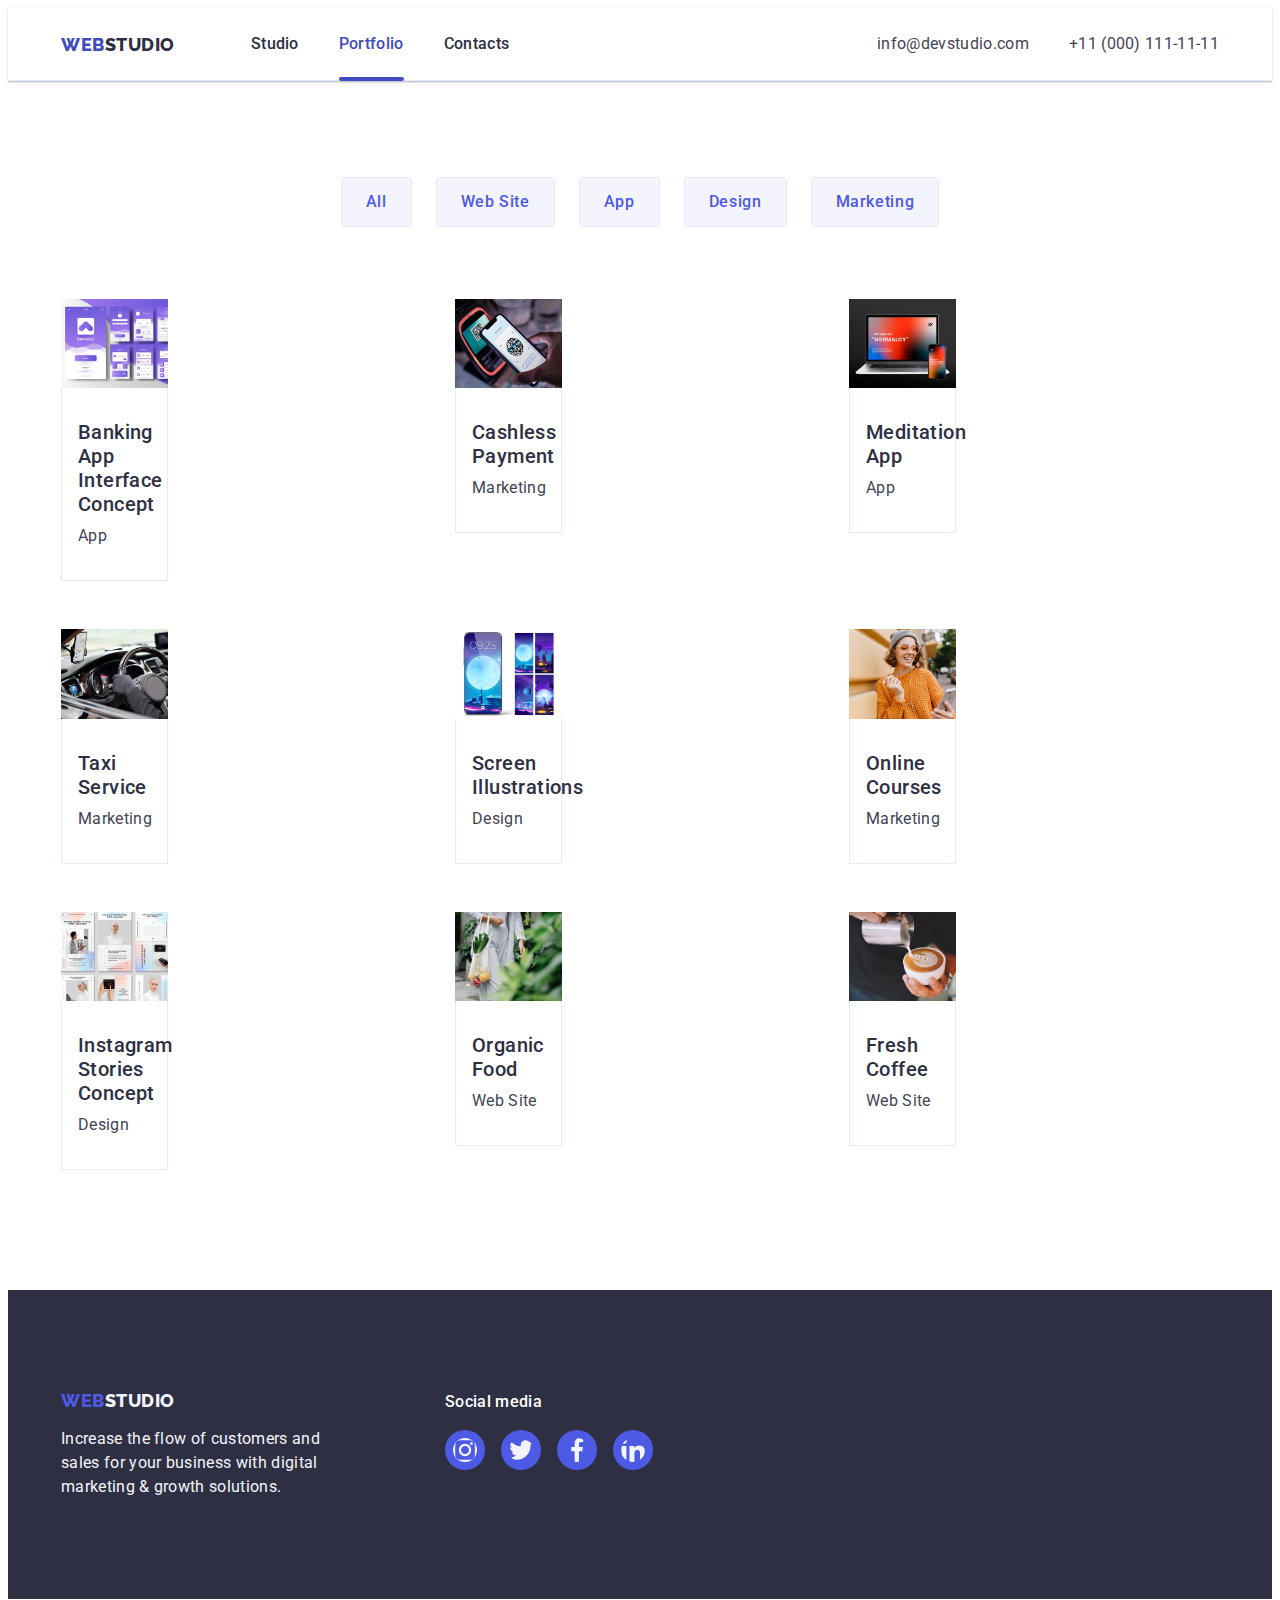
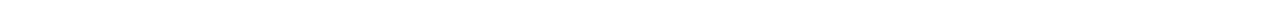
==== commit 979eddab: "df" ====
--- a/portfolio.html
+++ b/portfolio.html
@@ -14,7 +14,7 @@
    
     <header class="headin">
         <div class="first container">
-        <nav class="nav ">
+        <nav class="nav">
             <a href="./index.html" class="logo-header link">Web<span class="logospan">Studio</span></a>
             <ul class="menu list">
                 <li>
--- a/styles.css/styles.css
+++ b/styles.css/styles.css
@@ -46,14 +46,14 @@
 /* header */
 .headin {
     border-bottom: 1px solid #e7e9fc;
-    box-shadow: 0px 1px 1px rgba(red, green, blue, alpha);
+    box-shadow: 0px 2px 1px rgba(46, 47, 66, 0.08), 0px 1px 1px rgba(46, 47, 66, 0.16), 0px 1px 6px rgba(46, 47, 66, 0.08);
 }
 .first {
-
+   /* box-shadow: 0px 2px 1px rgba(46, 47, 66, 0.08), 0px 1px 1px rgba(46, 47, 66, 0.16), 0px 1px 6px rgba(46, 47, 66, 0.08) ; */
     display: flex;
 }
 .nav {
-    box-shadow: 0px 2px 1px rgba(46, 47, 66, 0.08), 0px 1px 1px rgba(46, 47, 66, 0.16), 0px 1px 6px rgba(46, 47, 66, 0.08); 
+    
     display: flex;
     align-items: center;
 }
@@ -112,6 +112,7 @@
 }
 
 .adr {
+    /* box-shadow: 0px 2px 1px rgba(46, 47, 66, 0.08), 0px 1px 1px rgba(46, 47, 66, 0.16), 0px 1px 6px rgba(46, 47, 66, 0.08); */
     font-style: normal;
     margin-left: auto;
 
@@ -135,6 +136,8 @@
     align-items: center;
 }
 .sprite-icons{
+    border-radius: 4px;
+    margin-bottom: 8px;
     display: flex;
    align-items: center;
    justify-content: center;
@@ -251,6 +254,10 @@
     align-items: center;
     gap: 24px;
 } 
+.media-item{
+    border-radius: 50%;
+    fill: #f4f4fd;
+}
 .social-media-item{
     width: 40px;
     height: 40px;
@@ -279,10 +286,10 @@
 }
 
 .customers-title {
+    line-height: 1.11;
  color: #2E2F42;
  font-size: 36px;
  text-transform: capitalize;
- line-height: 1.11px;
  letter-spacing: 0.72px;
  margin-bottom: 72px;
  text-align: center;
@@ -319,7 +326,7 @@
 .footer-soc-link {
     display:flex ;
     background-color:#4D5AE5 ;
-    border-radius: 50px;
+    border-radius: 50%;
     width: 100%;
     height: 100%;
     align-items: center;
@@ -435,6 +442,7 @@
 pointer-events: none;
 }
 .modal {
+    transition: transform 250ms cubic-bezier(0.4, 0, 0.2, 1);
     transform: translate(-50%, -50%) scale(1);
     top: 50%;
     left: 50%;
@@ -447,6 +455,10 @@
 }
 
 .close-btn {
+    transition: background-color 250ms cubic-bezier(0.4, 0, 0.2, 1), border 250ms cubic-bezier(0.4, 0, 0.2, 1);
+    display: flex;
+    justify-content: center;
+    align-items: center;
     padding: 0;
     line-height: 0;
     width: 24px;
@@ -461,6 +473,7 @@
 }
 .close-btn:hover,
 .close-btn:focus {
+    border: none;
     background-color: #404BBF;
     transition: background-color var(--timing-function);
 }
@@ -477,6 +490,7 @@
     gap: 40px;
 }
 .nav-item {
+    box-shadow: 0px 2px 1px rgba(46, 47, 66, 0.08), 0px 1px 1px rgba(46, 47, 66, 0.16), 0px 1px 6px rgba(46, 47, 66, 0.08);
     margin-right: 76px;
 }
 .texthead {
@@ -548,15 +562,15 @@
     
 } 
 .our-services{
-    display: inline-flexbox;
+    display: block;
 }
 .our-services:hover,
 .our-services:focus{
+    box-shadow: 0px 1px 6px rgba(46, 47, 66, 0.08), 0px 1px 1px rgba(46, 47, 66, 0.16), 0px 2px 1px rgba(46, 47, 66, 0.08);
     outline: 3px solid red;
 }
 
 .sec-item{
-    box-shadow:0px 1px 6px rgba(46, 47, 66, 0.08), 0px 1px 1px rgba(46, 47, 66, 0.16), 0px 2px 1px rgba(46, 47, 66, 0.08) ;
     flex-basis: calc((100% - 72px) / 4);
 }
 .likethis {
@@ -628,6 +642,7 @@
     margin-bottom: 72px;
 }
 .knopka {
+    transition: color 250ms cubic-bezier(0.4, 0, 0.2, 1), background-color 250ms cubic-bezier(0.4, 0, 0.2, 1), border-color 250ms cubic-bezier(0.4, 0, 0.2, 1), box-shadow 250ms cubic-bezier(0.4, 0, 0.2, 1);
     padding: 12px 24px;
     border: 1px solid #e7e9fc;
     border-radius: 4px;
@@ -646,6 +661,7 @@
    
 }
 .our-services {
+    transition: box-shadow 250ms cubic-bezier(0.4, 0, 0.2, 1);
     width: calc((100% - 48px)/3);   
 }
 .services-type {
@@ -658,6 +674,7 @@
     margin-bottom: 8px;
 }
 .portpicsitem {
+    transition: box-shadow 250ms cubic-bezier(0.4, 0, 0.2, 1);
     flex-basis: calc((100% - 48px) / 3);
 }
 
